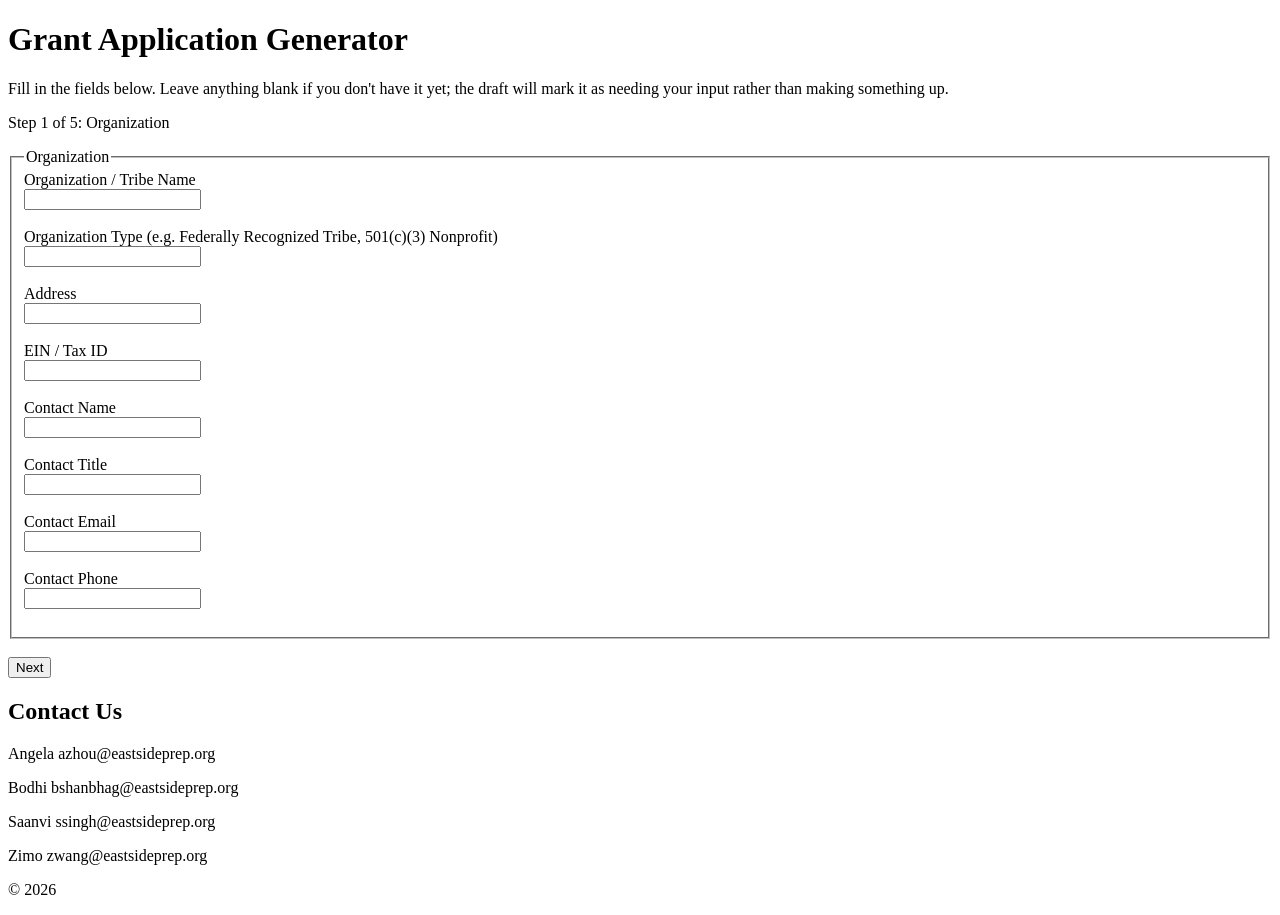
==== index.html @ 41463d35 "Update index.html" ====
<!DOCTYPE html>
<html>
<head><title>Grant Writer</title></head>
<link rel="stylesheet" href="style/styles.css">
<link rel="stylesheet" href="style/index.css">
<body>
  <h1>Grant Application Generator</h1>
  <p>Fill in the fields below. Leave anything blank if you don't have it yet; the draft will mark it as needing your input rather than making something up.</p>

  <p id="stepLabel"></p>

  <form id="grantForm">

    <fieldset id="step-organization">
      <legend>Organization</legend>

      <label>Organization / Tribe Name<br>
        <input type="text" name="organization.name">
      </label><br><br>

      <label>Organization Type (e.g. Federally Recognized Tribe, 501(c)(3) Nonprofit)<br>
        <input type="text" name="organization.type">
      </label><br><br>

      <label>Address<br>
        <input type="text" name="organization.address">
      </label><br><br>

      <label>EIN / Tax ID<br>
        <input type="text" name="organization.ein">
      </label><br><br>

      <label>Contact Name<br>
        <input type="text" name="organization.contactName">
      </label><br><br>

      <label>Contact Title<br>
        <input type="text" name="organization.contactTitle">
      </label><br><br>

      <label>Contact Email<br>
        <input type="email" name="organization.contactEmail">
      </label><br><br>

      <label>Contact Phone<br>
        <input type="text" name="organization.contactPhone">
      </label><br><br>
    </fieldset>

    <fieldset id="step-project" hidden>
      <legend>Project</legend>

      <label>Project Title<br>
        <input type="text" name="project.title">
      </label><br><br>

      <label>Funding Source / Grant Program (if known)<br>
        <input type="text" name="project.fundingSource">
      </label><br><br>

      <label>Requested Amount<br>
        <input type="text" name="project.requestedAmount">
      </label><br><br>

      <label>Project Period Start<br>
        <input type="date" name="project.periodStart">
      </label><br><br>

      <label>Project Period End<br>
        <input type="date" name="project.periodEnd">
      </label><br><br>

      <label>RFA / Guidelines URL (optional, but strongly recommended)<br>
        <input type="url" name="project.rfaUrl" size="60">
      </label><br><br>

      <label>Or paste the actual RFA/requirements text (optional, use if the RFA is a PDF)<br>
        <textarea name="project.rfaText" rows="4" cols="60"></textarea>
      </label><br>

      <small>
        Without one of these (or a Funding Source above to auto-search), the compliance checklist and formatting notes will be generic -- the tool will say so plainly rather than guessing which funder's specific rules apply.
      </small><br><br>
    </fieldset>

    <fieldset id="step-narrative">
      <legend>Narrative (rough notes — will be expanded into full prose)</legend>

      <label>Statement of Need<br>
        <textarea name="narrative.statementOfNeed" rows="4" cols="60"></textarea>
      </label><br><br>

      <label>Project Description<br>
        <textarea name="narrative.projectDescription" rows="4" cols="60"></textarea>
      </label><br><br>

      <label>Goals and Objectives<br>
        <textarea name="narrative.goalsAndObjectives" rows="4" cols="60"></textarea>
      </label><br><br>

      <label>Target Population<br>
        <textarea name="narrative.targetPopulation" rows="3" cols="60"></textarea>
      </label><br><br>

      <label>Methodology (how it will be carried out)<br>
        <textarea name="narrative.methodology" rows="4" cols="60"></textarea>
      </label><br><br>

      <label>Evaluation Plan (how success will be measured)<br>
        <textarea name="narrative.evaluationPlan" rows="3" cols="60"></textarea>
      </label><br><br>

      <label>Sustainability Plan (after grant period ends)<br>
        <textarea name="narrative.sustainabilityPlan" rows="3" cols="60"></textarea>
      </label><br><br>

      <label>Organizational Capacity (why this org can do it)<br>
        <textarea name="narrative.organizationalCapacity" rows="3" cols="60"></textarea>
      </label><br><br>
    </fieldset>

    <fieldset id="step-budget" hidden>
      <legend>Budget</legend>

      <label>Total Project Cost<br>
        <input type="text" name="budget.totalProjectCost">
      </label><br><br>

      <label>Budget Narrative (rough notes on how funds will be used)<br>
        <textarea name="budget.budgetNarrative" rows="4" cols="60"></textarea>
      </label><br><br>
    </fieldset>

    <fieldset id="step-notes" hidden>
      <legend>Additional Notes</legend>

      <textarea name="additionalNotes" rows="3" cols="60"></textarea>
    </fieldset>

    <br>

    <button type="button" id="backBtn" onclick="prevStep()">Back</button>
    <button type="button" id="nextBtn" onclick="nextStep()">Next</button>
    <button type="button" id="generateBtn" onclick="generatePdf()" hidden>
      Generate PDF
    </button>

  </form>

  <p id="status"></p>
  <div id="warnings"></div>

  <script src="scripts/index.js"></script>
</body>
</html>

<footer>
  <h2>Contact Us</h2>
  <p>Angela azhou@eastsideprep.org</p>
  <p>Bodhi bshanbhag@eastsideprep.org</p>
  <p>Saanvi ssingh@eastsideprep.org</p>
  <p>Zimo zwang@eastsideprep.org</p>
  <p>© 2026</p>
</footer>
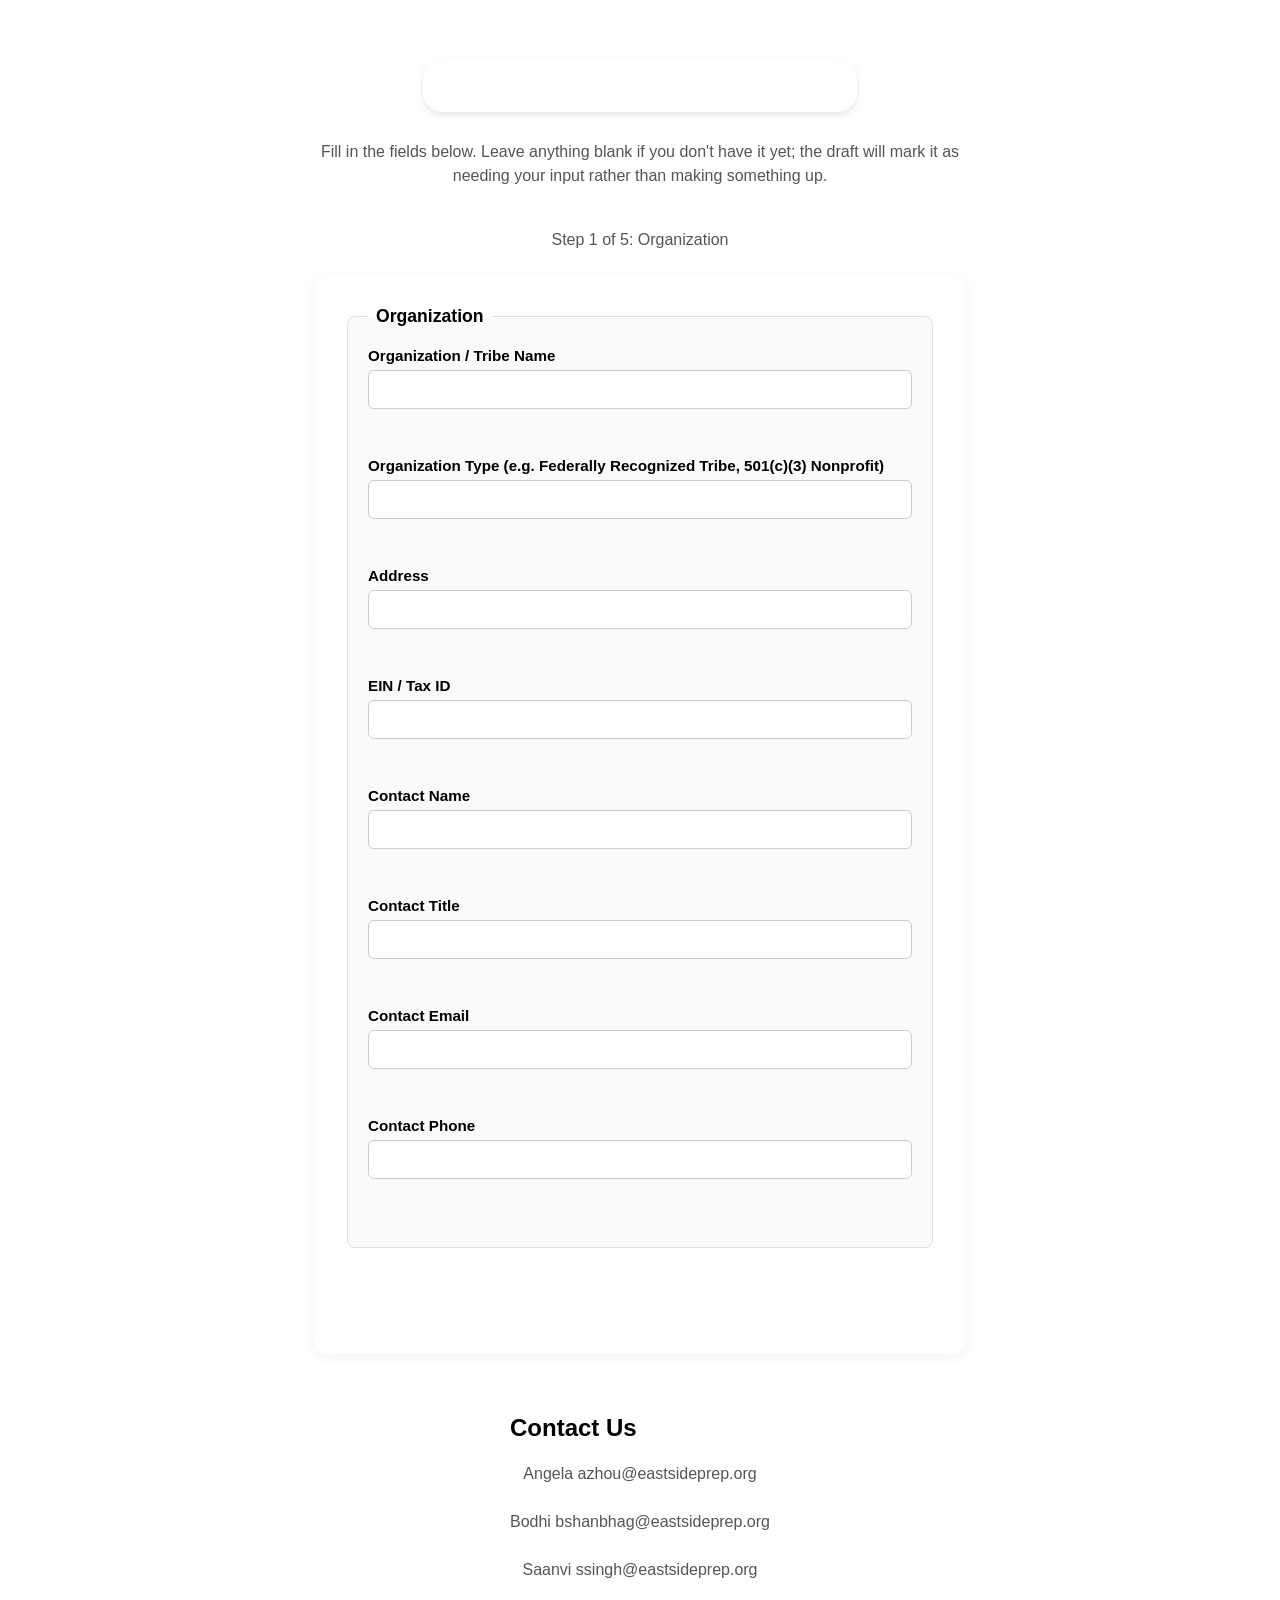
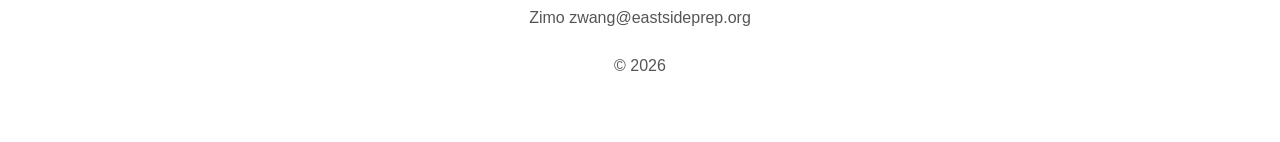
==== commit 9f1fef75: "Update index.html" ====
--- a/index.html
+++ b/index.html
@@ -2,8 +2,8 @@
 <!DOCTYPE html>
 <html>
 <head><title>Grant Writer</title></head>
-<link rel="stylesheet" href="style/styles.css">
-<link rel="stylesheet" href="style/index.css">
+<link rel="stylesheet" href="styles/style.css">
+<link rel="stylesheet" href="styles/index.css">
 <body>
   <h1>Grant Application Generator</h1>
   <p>Fill in the fields below. Leave anything blank if you don't have it yet; the draft will mark it as needing your input rather than making something up.</p>
--- a/styles/style.css
+++ b/styles/style.css
@@ -0,0 +1,146 @@
+: root {
+  --primary-green: #529D49;
+  --dark-green: #407A4D;
+  --accent-red: #DB3336;
+  --dark-text: #413C3E;
+  --bg-color: #f7f9f6;
+  --card-bg: #ffffff;
+}
+
+body {
+  font-family: Arial, sans-serif;
+  background-color: var(--bg-color);
+  color: var(--dark-text);
+  margin: 0;
+  padding: 40px 20px;
+  display: flex;
+  flex-direction: column;
+  align-items: center;
+}
+
+
+h1 {
+  background-color: var(--primary-green);
+  color: #ffffff;
+  padding: 10px 24px;
+  border-radius: 20px;
+  font-size: 1.8rem;
+  margin-bottom: 12px;
+  text-align: center;
+  box-shadow: 0 3px 6px rgba(0, 0, 0, 0.1);
+}
+
+p {
+  max-width: 650px;
+  text-align: center;
+  color: #555;
+  line-height: 1.5;
+  margin-bottom: 24px;
+}
+
+
+#grantForm {
+  background: var(--card-bg);
+  width: 100%;
+  max-width: 650px;
+  padding: 30px;
+  border-radius: 12px;
+  border: 2px solid var(--primary-green);
+  box-shadow: 0 4px 15px rgba(0, 0, 0, 0.05);
+  box-sizing: border-box;
+}
+
+/* Fieldset section styling */
+fieldset {
+  border: 1px solid #e0e0e0;
+  border-radius: 8px;
+  padding: 20px;
+  margin-bottom: 20px;
+  background-color: #fafafa;
+}
+
+legend {
+  font-weight: bold;
+  color: var(--dark-green);
+  padding: 0 8px;
+  font-size: 1.1rem;
+}
+
+/* Form Labels & Inputs */
+label {
+  display: block;
+  font-weight: 600;
+  margin-bottom: 12px;
+  font-size: 0.95rem;
+}
+
+input[type="text"],
+input[type="email"],
+input[type="date"],
+input[type="url"],
+textarea {
+  width: 100%;
+  padding: 10px 12px;
+  margin-top: 6px;
+  border: 1px solid #ccc;
+  border-radius: 6px;
+  font-size: 0.95rem;
+  box-sizing: border-box;
+  transition: border-color 0.2s, box-shadow 0.2s;
+}
+
+input: focus,
+textarea: focus {
+  outline: none;
+  border-color: var(--primary-green);
+  box-shadow: 0 0 0 3px rgba(82, 157, 73, 0.2);
+}
+
+textarea {
+  resize: vertical;
+}
+
+small {
+  color: #666;
+  line-height: 1.4;
+  display: block;
+  margin-top: 4px;
+}
+
+/* Navigation Buttons */
+button {
+  background-color: var(--dark-green);
+  color: white;
+  border: none;
+  padding: 10px 22px;
+  font-size: 1rem;
+  font-weight: 600;
+  border-radius: 6px;
+  cursor: pointer;
+  margin-right: 8px;
+  transition: background-color 0.2s, transform 0.1s;
+}
+
+button: hover {
+  background-color: var(--primary-green);
+}
+
+button: active {
+  transform: scale(0.98);
+}
+
+#backBtn {
+  background-color: #888;
+}
+
+#backBtn: hover {
+  background-color: #666;
+}
+
+#generateBtn {
+  background-color: var(--accent-red);
+}
+
+#generateBtn: hover {
+  background-color: #b8282b;
+}
--- a/styles/index.css
+++ b/styles/index.css
@@ -0,0 +1,16 @@
+.gnome-container {
+  display: flex;
+  justify-content: center;
+  align-items: center;
+}
+
+.gnome-img {
+  width: 150px; 
+  height: auto;
+}
+
+.gnome-media {
+  width: 200px; 
+  height: auto;
+  display: block;
+}
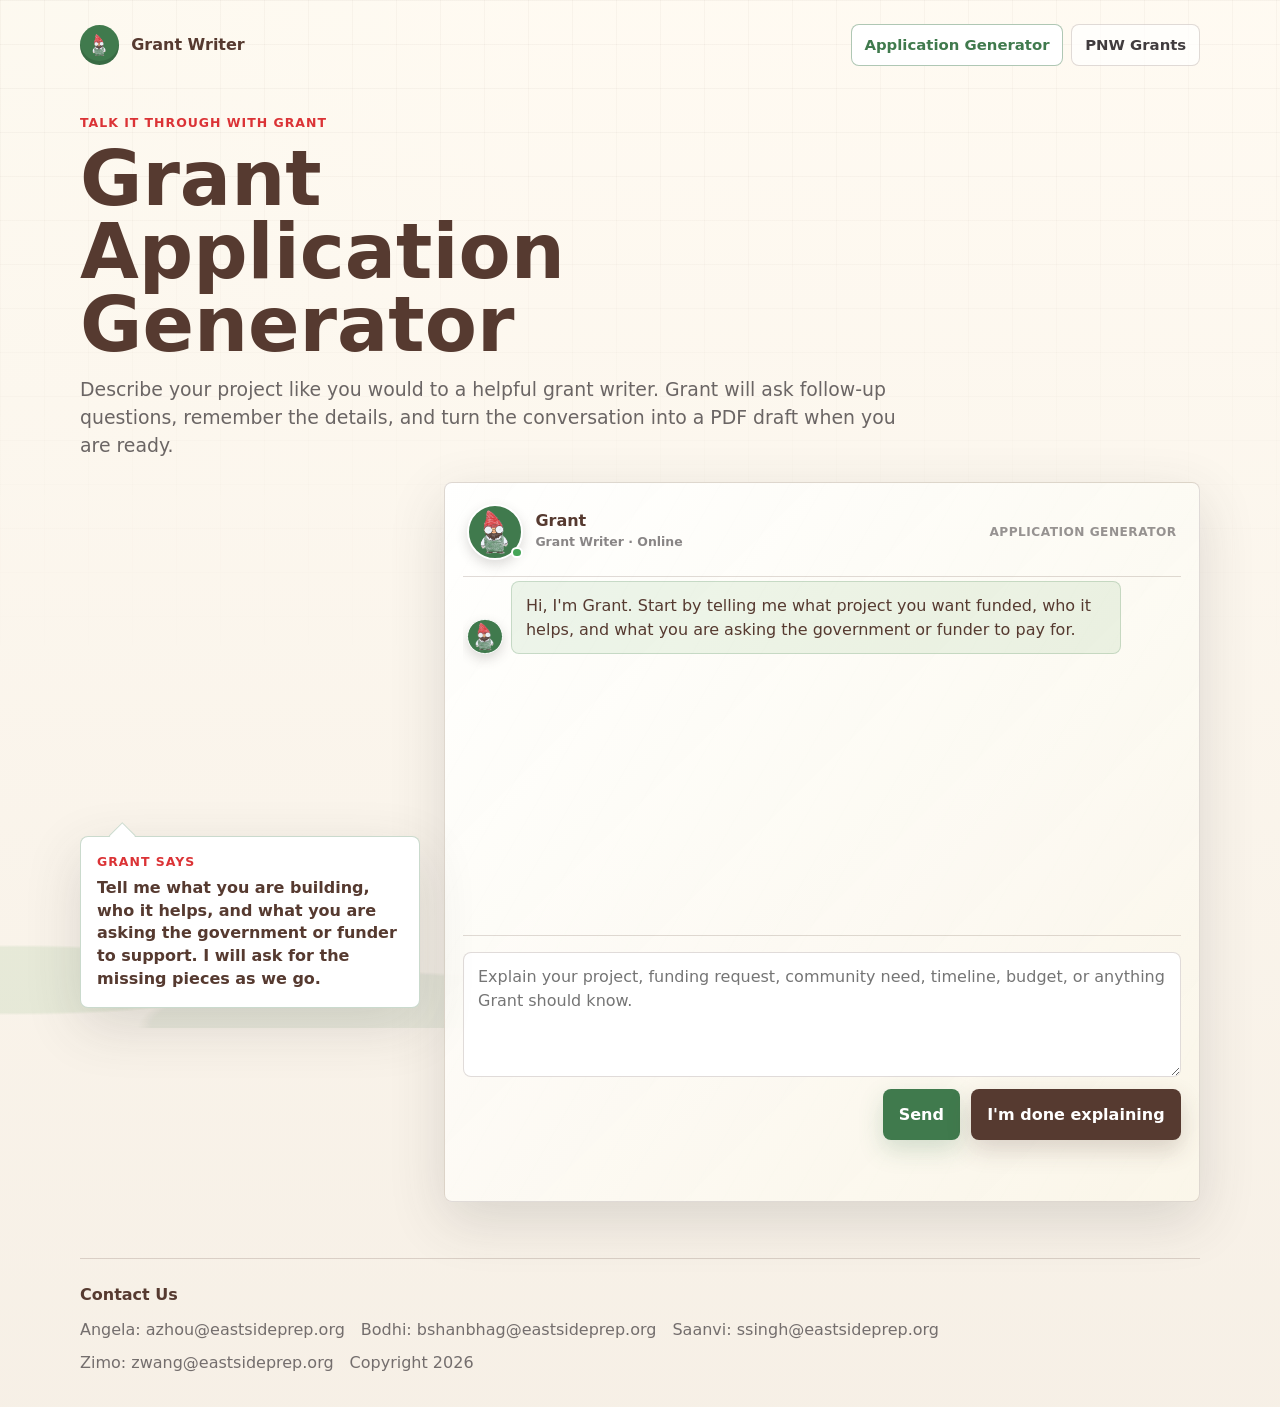
==== commit a373c194: "Add files via upload" ====
--- a/index.html
+++ b/index.html
@@ -1,165 +1,95 @@
+<!DOCTYPE html>
+<html lang="en">
+<head>
+  <meta charset="UTF-8">
+  <meta name="viewport" content="width=device-width, initial-scale=1.0">
+  <title>Grant Writer</title>
+  <link rel="icon" type="image/png" href="images/grant.png">
+  <link rel="stylesheet" href="styles/index.css">
+  <link rel="stylesheet" href="styles/style.css">
+</head>
+<body>
+  <main class="site-shell">
+    <header class="topbar">
+      <a class="brand" href="index.html" aria-label="Grant Writer home">
+        <span class="brand-mark"><img class="brand-icon" src="images/grant.png" alt=""></span>
+        <span>Grant Writer</span>
+      </a>
+      <nav class="topnav" aria-label="Primary navigation">
+        <a href="index.html" aria-current="page">Application Generator</a>
+        <a href="Indigenous PNW Grants Database.html">PNW Grants</a>
+      </nav>
+    </header>
 
-<!DOCTYPE html>
-<html>
-<head><title>Grant Writer</title></head>
-<link rel="stylesheet" href="styles/style.css">
-<link rel="stylesheet" href="styles/index.css">
-<body>
-  <h1>Grant Application Generator</h1>
-  <p>Fill in the fields below. Leave anything blank if you don't have it yet; the draft will mark it as needing your input rather than making something up.</p>
+    <section class="page-header compact-header" aria-labelledby="page-title">
+      <div>
+        <p class="eyebrow">Talk it through with Grant</p>
+        <h1 id="page-title">Grant Application Generator</h1>
+        <p class="lede">Describe your project like you would to a helpful grant writer. Grant will ask follow-up questions, remember the details, and turn the conversation into a PDF draft when you are ready.</p>
+      </div>
+    </section>
 
-  <p id="stepLabel"></p>
+    <section class="chat-layout">
+      <aside class="guide-stage" aria-label="Grant the gnome">
+        <video class="guide-video" src="images/Gnome%20Waving.mp4" autoplay loop muted playsinline></video>
+        <div class="speech-bubble">
+          <p class="guide-name">Grant says</p>
+          <p id="guideText">Tell me what you are building, who it helps, and what you are asking the government or funder to support. I will ask for the missing pieces as we go.</p>
+        </div>
+      </aside>
+      <section class="chat-panel panel" aria-label="Conversation with Grant">
+        <header class="chat-header">
+          <div class="chat-avatar chat-avatar-static" aria-hidden="true">
+            <img src="images/grant.png" alt="">
+            <span class="online-dot"></span>
+          </div>
+          <div class="chat-identity">
+            <h2>Grant</h2>
+            <p>Grant Writer <span aria-hidden="true">&middot;</span> Online</p>
+          </div>
+          <span class="chat-context">Application Generator</span>
+        </header>
 
-  <form id="grantForm">
+        <div id="chatMessages" class="chat-messages" aria-live="polite">
+          <div id="thinkingIndicator" class="thinking-indicator" hidden aria-live="polite">
+            <video src="images/Grant_Thinking.mp4" autoplay loop muted playsinline aria-hidden="true"></video>
+            <span><strong>Grant</strong> is thinking<span class="thinking-dots" aria-hidden="true">...</span></span>
+          </div>
+        </div>
 
-    <fieldset id="step-organization">
-      <legend>Organization</legend>
+        <form id="chatForm" class="chat-composer">
+          <label class="sr-only" for="chatInput">Message Grant</label>
+          <textarea id="chatInput" rows="4" placeholder="Explain your project, funding request, community need, timeline, budget, or anything Grant should know."></textarea>
+          <div class="chat-actions">
+            <button type="submit" id="sendBtn">Send</button>
+            <button type="button" id="doneBtn">I'm done explaining</button>
+          </div>
+        </form>
 
-      <label>Organization / Tribe Name<br>
-        <input type="text" name="organization.name">
-      </label><br><br>
+        <section id="missingPanel" class="missing-panel" hidden>
+          <h2>Missing Required Details</h2>
+          <p>Grant has enough project context to keep going, but these starred fields are still needed before the PDF can be generated.</p>
+          <form id="missingForm" class="missing-form"></form>
+          <button type="button" id="generateBtn">Generate PDF</button>
+        </section>
 
-      <label>Organization Type (e.g. Federally Recognized Tribe, 501(c)(3) Nonprofit)<br>
-        <input type="text" name="organization.type">
-      </label><br><br>
+        <p id="status" role="status" aria-live="polite"></p>
+        <div id="warnings"></div>
+      </section>
+    </section>
+  </main>
 
-      <label>Address<br>
-        <input type="text" name="organization.address">
-      </label><br><br>
-
-      <label>EIN / Tax ID<br>
-        <input type="text" name="organization.ein">
-      </label><br><br>
-
-      <label>Contact Name<br>
-        <input type="text" name="organization.contactName">
-      </label><br><br>
-
-      <label>Contact Title<br>
-        <input type="text" name="organization.contactTitle">
-      </label><br><br>
-
-      <label>Contact Email<br>
-        <input type="email" name="organization.contactEmail">
-      </label><br><br>
-
-      <label>Contact Phone<br>
-        <input type="text" name="organization.contactPhone">
-      </label><br><br>
-    </fieldset>
-
-    <fieldset id="step-project" hidden>
-      <legend>Project</legend>
-
-      <label>Project Title<br>
-        <input type="text" name="project.title">
-      </label><br><br>
-
-      <label>Funding Source / Grant Program (if known)<br>
-        <input type="text" name="project.fundingSource">
-      </label><br><br>
-
-      <label>Requested Amount<br>
-        <input type="text" name="project.requestedAmount">
-      </label><br><br>
-
-      <label>Project Period Start<br>
-        <input type="date" name="project.periodStart">
-      </label><br><br>
-
-      <label>Project Period End<br>
-        <input type="date" name="project.periodEnd">
-      </label><br><br>
-
-      <label>RFA / Guidelines URL (optional, but strongly recommended)<br>
-        <input type="url" name="project.rfaUrl" size="60">
-      </label><br><br>
-
-      <label>Or paste the actual RFA/requirements text (optional, use if the RFA is a PDF)<br>
-        <textarea name="project.rfaText" rows="4" cols="60"></textarea>
-      </label><br>
-
-      <small>
-        Without one of these (or a Funding Source above to auto-search), the compliance checklist and formatting notes will be generic -- the tool will say so plainly rather than guessing which funder's specific rules apply.
-      </small><br><br>
-    </fieldset>
-
-    <fieldset id="step-narrative">
-      <legend>Narrative (rough notes — will be expanded into full prose)</legend>
-
-      <label>Statement of Need<br>
-        <textarea name="narrative.statementOfNeed" rows="4" cols="60"></textarea>
-      </label><br><br>
-
-      <label>Project Description<br>
-        <textarea name="narrative.projectDescription" rows="4" cols="60"></textarea>
-      </label><br><br>
-
-      <label>Goals and Objectives<br>
-        <textarea name="narrative.goalsAndObjectives" rows="4" cols="60"></textarea>
-      </label><br><br>
-
-      <label>Target Population<br>
-        <textarea name="narrative.targetPopulation" rows="3" cols="60"></textarea>
-      </label><br><br>
-
-      <label>Methodology (how it will be carried out)<br>
-        <textarea name="narrative.methodology" rows="4" cols="60"></textarea>
-      </label><br><br>
-
-      <label>Evaluation Plan (how success will be measured)<br>
-        <textarea name="narrative.evaluationPlan" rows="3" cols="60"></textarea>
-      </label><br><br>
-
-      <label>Sustainability Plan (after grant period ends)<br>
-        <textarea name="narrative.sustainabilityPlan" rows="3" cols="60"></textarea>
-      </label><br><br>
-
-      <label>Organizational Capacity (why this org can do it)<br>
-        <textarea name="narrative.organizationalCapacity" rows="3" cols="60"></textarea>
-      </label><br><br>
-    </fieldset>
-
-    <fieldset id="step-budget" hidden>
-      <legend>Budget</legend>
-
-      <label>Total Project Cost<br>
-        <input type="text" name="budget.totalProjectCost">
-      </label><br><br>
-
-      <label>Budget Narrative (rough notes on how funds will be used)<br>
-        <textarea name="budget.budgetNarrative" rows="4" cols="60"></textarea>
-      </label><br><br>
-    </fieldset>
-
-    <fieldset id="step-notes" hidden>
-      <legend>Additional Notes</legend>
-
-      <textarea name="additionalNotes" rows="3" cols="60"></textarea>
-    </fieldset>
-
-    <br>
-
-    <button type="button" id="backBtn" onclick="prevStep()">Back</button>
-    <button type="button" id="nextBtn" onclick="nextStep()">Next</button>
-    <button type="button" id="generateBtn" onclick="generatePdf()" hidden>
-      Generate PDF
-    </button>
-
-  </form>
-
-  <p id="status"></p>
-  <div id="warnings"></div>
+  <footer class="site-footer">
+    <h2>Contact Us</h2>
+    <div class="footer-grid">
+      <p>Angela: azhou@eastsideprep.org</p>
+      <p>Bodhi: bshanbhag@eastsideprep.org</p>
+      <p>Saanvi: ssingh@eastsideprep.org</p>
+      <p>Zimo: zwang@eastsideprep.org</p>
+      <p>Copyright 2026</p>
+    </div>
+  </footer>
 
   <script src="scripts/index.js"></script>
 </body>
 </html>
-
-<footer>
-  <h2>Contact Us</h2>
-  <p>Angela azhou@eastsideprep.org</p>
-  <p>Bodhi bshanbhag@eastsideprep.org</p>
-  <p>Saanvi ssingh@eastsideprep.org</p>
-  <p>Zimo zwang@eastsideprep.org</p>
-  <p>© 2026</p>
-</footer>
--- a/styles/index.css
+++ b/styles/index.css
@@ -1,16 +1,508 @@
-.gnome-container {
-  display: flex;
-  justify-content: center;
-  align-items: center;
-}
-
-.gnome-img {
-  width: 150px; 
-  height: auto;
-}
-
-.gnome-media {
-  width: 200px; 
-  height: auto;
-  display: block;
-}
+:root {
+  --primary-green: #529d49;
+  --deep-green: #407a4d;
+  --accent-red: #db3336;
+  --ink: #413c3e;
+  --earth: #563a30;
+  --sun: #ffa92f;
+  --peach: #fbba88;
+  --paper: #fffaf1;
+  --surface: #ffffff;
+  --surface-soft: #f6efe5;
+  --line: rgba(86, 58, 48, 0.18);
+  --shadow: 0 18px 55px rgba(65, 60, 62, 0.16);
+  --radius: 8px;
+}
+
+* {
+  box-sizing: border-box;
+}
+
+html {
+  min-height: 100%;
+}
+
+body {
+  min-height: 100vh;
+  margin: 0;
+  background:
+    linear-gradient(180deg, rgba(255, 250, 241, 0.94), rgba(246, 239, 229, 0.96)),
+    radial-gradient(circle at top left, rgba(82, 157, 73, 0.18), transparent 34rem);
+  color: var(--ink);
+  font-family: Inter, ui-sans-serif, system-ui, -apple-system, BlinkMacSystemFont, "Segoe UI", sans-serif;
+  font-size: 16px;
+  line-height: 1.5;
+}
+
+body::before {
+  content: "";
+  position: fixed;
+  inset: 0;
+  z-index: -1;
+  background-image:
+    linear-gradient(rgba(86, 58, 48, 0.045) 1px, transparent 1px),
+    linear-gradient(90deg, rgba(86, 58, 48, 0.035) 1px, transparent 1px);
+  background-size: 44px 44px;
+  mask-image: linear-gradient(to bottom, black, transparent 76%);
+}
+
+a {
+  color: var(--deep-green);
+  text-decoration-thickness: 0.08em;
+  text-underline-offset: 0.18em;
+}
+
+a:hover {
+  color: var(--accent-red);
+}
+
+button,
+input,
+select,
+textarea {
+  font: inherit;
+}
+
+button {
+  min-height: 44px;
+  border: 0;
+  border-radius: var(--radius);
+  padding: 0.75rem 1rem;
+  background: var(--deep-green);
+  color: #fff;
+  font-weight: 800;
+  cursor: pointer;
+  box-shadow: 0 10px 24px rgba(64, 122, 77, 0.22);
+  transition: transform 160ms ease, background-color 160ms ease, box-shadow 160ms ease;
+}
+
+button:hover {
+  background: var(--primary-green);
+  box-shadow: 0 14px 30px rgba(64, 122, 77, 0.28);
+}
+
+button:active {
+  transform: translateY(1px);
+}
+
+button:focus-visible,
+input:focus-visible,
+select:focus-visible,
+textarea:focus-visible,
+a:focus-visible {
+  outline: 3px solid rgba(255, 169, 47, 0.7);
+  outline-offset: 3px;
+}
+
+[hidden] {
+  display: none !important;
+}
+
+.site-shell {
+  width: min(1120px, calc(100% - 32px));
+  margin: 0 auto;
+  padding: 24px 0 56px;
+}
+
+.topbar {
+  display: flex;
+  align-items: center;
+  justify-content: space-between;
+  gap: 1rem;
+  margin-bottom: clamp(1.5rem, 4vw, 3rem);
+}
+
+.brand {
+  display: inline-flex;
+  align-items: center;
+  gap: 0.75rem;
+  color: var(--earth);
+  font-weight: 900;
+  letter-spacing: 0;
+  text-decoration: none;
+}
+
+.brand-mark {
+  display: grid;
+  width: 2.45rem;
+  height: 2.45rem;
+  place-items: center;
+  border-radius: 50%;
+  background: var(--deep-green);
+  color: #fff;
+  box-shadow: inset 0 -4px 0 rgba(0, 0, 0, 0.12);
+}
+
+.brand-icon {
+  display: block;
+  width: 1.6rem;
+  height: 1.6rem;
+  object-fit: contain;
+}
+
+.topnav {
+  display: flex;
+  flex-wrap: wrap;
+  justify-content: flex-end;
+  gap: 0.5rem;
+}
+
+.topnav a {
+  border: 1px solid var(--line);
+  border-radius: var(--radius);
+  padding: 0.55rem 0.8rem;
+  background: rgba(255, 255, 255, 0.68);
+  color: var(--ink);
+  font-size: 0.93rem;
+  font-weight: 750;
+  text-decoration: none;
+}
+
+.topnav a:hover,
+.topnav a[aria-current="page"] {
+  border-color: rgba(64, 122, 77, 0.42);
+  background: #fff;
+  color: var(--deep-green);
+}
+
+.page-header {
+  display: grid;
+  grid-template-columns: minmax(0, 1fr) auto;
+  gap: clamp(1.25rem, 4vw, 3rem);
+  align-items: center;
+  margin-bottom: clamp(1.5rem, 4vw, 2.5rem);
+}
+
+.eyebrow {
+  margin: 0 0 0.65rem;
+  color: var(--accent-red);
+  font-size: 0.78rem;
+  font-weight: 900;
+  letter-spacing: 0.08em;
+  text-transform: uppercase;
+}
+
+h1,
+h2,
+h3,
+p {
+  margin-top: 0;
+}
+
+h1 {
+  max-width: 13ch;
+  margin-bottom: 0.8rem;
+  color: var(--earth);
+  font-size: clamp(2.2rem, 6vw, 4.75rem);
+  line-height: 0.96;
+  letter-spacing: 0;
+}
+
+.lede,
+.subtitle {
+  max-width: 68ch;
+  margin-bottom: 0;
+  color: rgba(65, 60, 62, 0.78);
+  font-size: clamp(1rem, 2vw, 1.18rem);
+}
+
+.media-stack {
+  position: relative;
+  display: grid;
+  min-width: min(100%, 240px);
+  place-items: center;
+}
+
+.gnome-container {
+  display: flex;
+  align-items: center;
+  justify-content: center;
+}
+
+.gnome-img {
+  width: clamp(130px, 20vw, 220px);
+  height: auto;
+  filter: drop-shadow(0 18px 22px rgba(65, 60, 62, 0.18));
+}
+
+.app-icon {
+  display: block;
+  width: clamp(150px, 20vw, 230px);
+  height: auto;
+  filter: drop-shadow(0 18px 22px rgba(65, 60, 62, 0.18));
+}
+
+.gnome-media {
+  width: min(100%, 320px);
+  height: auto;
+  display: block;
+  border-radius: var(--radius);
+}
+
+.mini-card {
+  width: min(100%, 260px);
+  border: 1px solid var(--line);
+  border-radius: var(--radius);
+  padding: 0.8rem;
+  background: rgba(255, 255, 255, 0.82);
+  box-shadow: var(--shadow);
+}
+
+.mini-card img {
+  display: block;
+  width: 100%;
+  height: auto;
+}
+
+.panel {
+  border: 1px solid var(--line);
+  border-radius: var(--radius);
+  background: rgba(255, 255, 255, 0.84);
+  box-shadow: var(--shadow);
+}
+
+.site-footer {
+  width: min(1120px, calc(100% - 32px));
+  margin: 0 auto;
+  border-top: 1px solid var(--line);
+  padding: 24px 0 32px;
+  color: rgba(65, 60, 62, 0.72);
+}
+
+.site-footer h2 {
+  margin-bottom: 0.7rem;
+  color: var(--earth);
+  font-size: 1rem;
+}
+
+.footer-grid {
+  display: flex;
+  flex-wrap: wrap;
+  gap: 0.55rem 1rem;
+}
+
+.footer-grid p {
+  margin: 0;
+}
+
+.database-page h1 {
+  max-width: 14ch;
+}
+
+.banner {
+  border-left: 5px solid var(--sun);
+  padding: 1rem 1.1rem;
+  background: rgba(255, 169, 47, 0.16);
+  color: var(--earth);
+}
+
+.controls {
+  display: flex;
+  flex-wrap: wrap;
+  gap: 0.8rem;
+  align-items: stretch;
+  margin: 1.3rem 0 1rem;
+}
+
+.controls input[type="search"],
+.controls select {
+  min-height: 46px;
+  border: 1px solid var(--line);
+  border-radius: var(--radius);
+  background: #fff;
+  color: var(--ink);
+}
+
+.controls input[type="search"] {
+  flex: 1 1 280px;
+  min-width: 0;
+  padding: 0.75rem 0.9rem;
+}
+
+.controls select {
+  flex: 0 1 260px;
+  padding: 0.75rem 2.3rem 0.75rem 0.9rem;
+}
+
+#meta-line {
+  margin: 0 0 1rem;
+  color: rgba(65, 60, 62, 0.7);
+  font-size: 0.9rem;
+}
+
+#results {
+  display: grid;
+  gap: 1rem;
+}
+
+.grant-card {
+  border: 1px solid var(--line);
+  border-radius: var(--radius);
+  padding: clamp(1rem, 3vw, 1.35rem);
+  background: #fff;
+  box-shadow: 0 10px 28px rgba(65, 60, 62, 0.08);
+}
+
+.grant-card h2 {
+  display: flex;
+  flex-wrap: wrap;
+  gap: 0.45rem 0.6rem;
+  align-items: center;
+  margin-bottom: 0.25rem;
+  color: var(--earth);
+  font-size: clamp(1.1rem, 2vw, 1.35rem);
+  line-height: 1.2;
+}
+
+.funder-line {
+  margin-bottom: 0.75rem;
+  color: rgba(65, 60, 62, 0.7);
+  font-size: 0.94rem;
+}
+
+.badge,
+.tags span {
+  display: inline-flex;
+  align-items: center;
+  min-height: 1.65rem;
+  border-radius: 999px;
+  padding: 0.2rem 0.62rem;
+  font-size: 0.76rem;
+  font-weight: 850;
+  line-height: 1.1;
+}
+
+.badge.open {
+  background: rgba(82, 157, 73, 0.15);
+  color: #23632f;
+}
+
+.badge.closed {
+  background: rgba(219, 51, 54, 0.13);
+  color: #9d2023;
+}
+
+.badge.check {
+  background: rgba(255, 169, 47, 0.2);
+  color: #875309;
+}
+
+.tags {
+  display: flex;
+  flex-wrap: wrap;
+  gap: 0.35rem;
+  margin-bottom: 1rem;
+}
+
+.tags span {
+  background: var(--surface-soft);
+  color: rgba(65, 60, 62, 0.82);
+}
+
+.grant-card dl {
+  display: grid;
+  grid-template-columns: minmax(140px, 0.32fr) minmax(0, 1fr);
+  gap: 0.45rem 1rem;
+  margin: 0;
+  font-size: 0.94rem;
+}
+
+.grant-card dt {
+  color: var(--deep-green);
+  font-weight: 850;
+}
+
+.grant-card dd {
+  min-width: 0;
+  margin: 0;
+}
+
+.fit-note {
+  margin-top: 1rem;
+  border-left: 4px solid var(--primary-green);
+  padding: 0.75rem 0.9rem;
+  background: rgba(82, 157, 73, 0.11);
+}
+
+.grant-link {
+  display: inline-flex;
+  align-items: center;
+  min-height: 40px;
+  margin-top: 0.75rem;
+  font-weight: 850;
+}
+
+.verify-note,
+#empty-state,
+#error-state {
+  color: rgba(65, 60, 62, 0.68);
+  font-size: 0.86rem;
+}
+
+.verify-note {
+  margin-top: 0.4rem;
+}
+
+#empty-state,
+#error-state {
+  padding: 1rem 0;
+}
+
+#error-state {
+  color: #9d2023;
+}
+
+@media (max-width: 760px) {
+  .site-shell {
+    width: min(100% - 24px, 1120px);
+    padding-top: 14px;
+  }
+
+  .topbar,
+  .page-header {
+    grid-template-columns: 1fr;
+  }
+
+  .topbar {
+    align-items: flex-start;
+  }
+
+  .topnav {
+    width: 100%;
+    justify-content: flex-start;
+  }
+
+  .topnav a {
+    flex: 1 1 145px;
+    text-align: center;
+  }
+
+  .page-header {
+    display: flex;
+    flex-direction: column;
+    align-items: flex-start;
+  }
+
+  h1 {
+    max-width: 11ch;
+  }
+
+  .media-stack {
+    width: 100%;
+    justify-items: start;
+  }
+
+  .grant-card dl {
+    grid-template-columns: 1fr;
+    gap: 0.1rem;
+  }
+
+  .grant-card dd {
+    margin-bottom: 0.45rem;
+  }
+
+  .controls select {
+    flex: 1 1 100%;
+    width: 100%;
+  }
+}
--- a/styles/style.css
+++ b/styles/style.css
@@ -1,146 +1,458 @@
-: root {
-  --primary-green: #529D49;
-  --dark-green: #407A4D;
-  --accent-red: #DB3336;
-  --dark-text: #413C3E;
-  --bg-color: #f7f9f6;
-  --card-bg: #ffffff;
-}
-
-body {
-  font-family: Arial, sans-serif;
-  background-color: var(--bg-color);
-  color: var(--dark-text);
+:root {
+  /* Grant image controls: adjust these values to resize each image. */
+  --grant-header-pfp-size: 3.5rem;
+  --grant-message-pfp-size: 2.2rem;
+  --grant-thinking-video-size: 4rem;
+  --grant-image-ratio: 1 / 1;
+  --grant-image-fit: contain;
+}
+
+.compact-header {
+  grid-template-columns: 1fr;
+  margin-bottom: 1.4rem;
+}
+
+.compact-header h1 {
+  max-width: 14ch;
+}
+
+.chat-layout {
+  display: grid;
+  grid-template-columns: minmax(240px, 340px) minmax(0, 1fr);
+  gap: clamp(1rem, 3vw, 1.5rem);
+  align-items: start;
+}
+
+.guide-stage {
+  position: sticky;
+  top: 1rem;
+  display: grid;
+  gap: 0.85rem;
+}
+
+.guide-video {
+  display: block;
+  width: 100%;
+  aspect-ratio: 1 / 1;
+  object-fit: contain;
+  border-radius: var(--radius);
+  filter: drop-shadow(0 18px 26px rgba(65, 60, 62, 0.22));
+}
+
+.speech-bubble {
+  position: relative;
+  border: 1px solid rgba(64, 122, 77, 0.28);
+  border-radius: var(--radius);
+  padding: 1rem;
+  background: #fff;
+  box-shadow: var(--shadow);
+}
+
+.speech-bubble::before {
+  content: "";
+  position: absolute;
+  top: -0.65rem;
+  left: 2rem;
+  width: 1.1rem;
+  height: 1.1rem;
+  border-top: 1px solid rgba(64, 122, 77, 0.28);
+  border-left: 1px solid rgba(64, 122, 77, 0.28);
+  background: #fff;
+  transform: rotate(45deg);
+}
+
+.guide-name {
+  margin-bottom: 0.35rem;
+  color: var(--accent-red);
+  font-size: 0.78rem;
+  font-weight: 900;
+  letter-spacing: 0.08em;
+  text-transform: uppercase;
+}
+
+#guideText {
   margin: 0;
-  padding: 40px 20px;
-  display: flex;
+  color: var(--earth);
+  font-weight: 800;
+  line-height: 1.42;
+}
+
+.chat-panel {
+  display: grid;
+  min-height: min(720px, calc(100vh - 160px));
+  padding: clamp(0.85rem, 2vw, 1.15rem);
+  overflow: hidden;
+  background:
+    linear-gradient(135deg, rgba(255, 255, 255, 0.94), rgba(250, 246, 233, 0.9)),
+    repeating-linear-gradient(120deg, transparent 0 28px, rgba(82, 157, 73, 0.045) 29px 30px);
+}
+
+.chat-header {
+  display: flex;
+  align-items: center;
+  gap: 0.75rem;
+  min-height: 3.8rem;
+  border-bottom: 1px solid var(--line);
+  padding: 0 0.25rem 0.85rem;
+}
+
+.chat-avatar {
+  position: relative;
+  display: grid;
+  flex: 0 0 auto;
+  width: var(--grant-header-pfp-size);
+  height: var(--grant-header-pfp-size);
+  aspect-ratio: var(--grant-image-ratio);
+  place-items: center;
+  overflow: visible;
+  border: 2px solid #fff;
+  border-radius: 50%;
+  background: var(--deep-green);
+  box-shadow: 0 5px 12px rgba(65, 60, 62, 0.18);
+}
+
+.chat-avatar img {
+  width: 100%;
+  height: 100%;
+  border-radius: inherit;
+  object-fit: var(--grant-image-fit);
+}
+
+.online-dot {
+  position: absolute;
+  right: -0.08rem;
+  bottom: -0.02rem;
+  width: 0.72rem;
+  height: 0.72rem;
+  border: 2px solid #fff;
+  border-radius: 50%;
+  background: #45a557;
+}
+
+.chat-identity h2 {
+  margin: 0;
+  color: var(--earth);
+  font-size: 1rem;
+  line-height: 1.1;
+}
+
+.chat-identity p {
+  margin: 0.2rem 0 0;
+  color: rgba(65, 60, 62, 0.62);
+  font-size: 0.78rem;
+  font-weight: 700;
+}
+
+.chat-context {
+  margin-left: auto;
+  color: rgba(65, 60, 62, 0.55);
+  font-size: 0.76rem;
+  font-weight: 800;
+  letter-spacing: 0.04em;
+  text-transform: uppercase;
+}
+
+.chat-messages {
+  display: flex;
+  max-height: 54vh;
+  min-height: 22rem;
   flex-direction: column;
+  gap: 0.75rem;
+  overflow-y: auto;
+  padding: 0.25rem 0.25rem 1rem;
+}
+
+.chat-message {
+  width: fit-content;
+  max-width: min(78ch, 86%);
+  border-radius: var(--radius);
+  padding: 0.75rem 0.9rem;
+  line-height: 1.45;
+  white-space: pre-wrap;
+}
+
+.chat-message-row {
+  display: flex;
+  align-items: flex-end;
+  gap: 0.5rem;
+}
+
+.chat-message-row.user {
+  justify-content: flex-end;
+}
+
+.message-avatar {
+  width: var(--grant-message-pfp-size);
+  height: var(--grant-message-pfp-size);
+  aspect-ratio: var(--grant-image-ratio);
+  border-width: 1px;
+}
+
+.chat-message.assistant {
+  align-self: flex-start;
+  border: 1px solid rgba(64, 122, 77, 0.22);
+  background: rgba(82, 157, 73, 0.1);
+  color: var(--earth);
+}
+
+.chat-message.user {
+  align-self: flex-end;
+  background: var(--deep-green);
+  color: #fff;
+}
+
+.thinking-indicator {
+  display: flex;
   align-items: center;
-}
-
-
-h1 {
-  background-color: var(--primary-green);
-  color: #ffffff;
-  padding: 10px 24px;
-  border-radius: 20px;
-  font-size: 1.8rem;
-  margin-bottom: 12px;
-  text-align: center;
-  box-shadow: 0 3px 6px rgba(0, 0, 0, 0.1);
-}
-
-p {
-  max-width: 650px;
-  text-align: center;
-  color: #555;
-  line-height: 1.5;
-  margin-bottom: 24px;
-}
-
-
-#grantForm {
-  background: var(--card-bg);
+  gap: 0.55rem;
+  width: fit-content;
+  margin-left: 2.35rem;
+  color: var(--earth);
+  font-size: 0.9rem;
+  font-weight: 750;
+}
+
+.thinking-indicator video {
+  width: var(--grant-thinking-video-size);
+  height: var(--grant-thinking-video-size);
+  aspect-ratio: var(--grant-image-ratio);
+  border-radius: 50%;
+  object-fit: var(--grant-image-fit);
+  background: rgba(82, 157, 73, 0.12);
+}
+
+.thinking-dots {
+  display: inline-block;
+  width: 1.3rem;
+  overflow: hidden;
+  animation: thinkingDots 1.2s steps(4, end) infinite;
+}
+
+@keyframes thinkingDots {
+  0%, 20% { width: 0; }
+  50% { width: 0.65rem; }
+  80%, 100% { width: 1.3rem; }
+}
+
+body::after {
+  content: "";
+  position: fixed;
+  inset: auto -8vw -8rem;
+  z-index: -1;
+  height: 15rem;
+  opacity: 0.28;
+  background:
+    radial-gradient(ellipse at 10% 80%, rgba(82, 157, 73, 0.38) 0 12%, transparent 13%),
+    radial-gradient(ellipse at 34% 100%, rgba(64, 122, 77, 0.3) 0 16%, transparent 17%),
+    radial-gradient(ellipse at 73% 86%, rgba(255, 169, 47, 0.24) 0 10%, transparent 11%);
+  transform: translateX(-2%);
+  animation: gardenSway 9s ease-in-out infinite alternate;
+  pointer-events: none;
+}
+
+@keyframes gardenSway {
+  from { transform: translateX(-2%) rotate(-0.4deg); }
+  to { transform: translateX(2%) rotate(0.4deg); }
+}
+
+.chat-composer {
+  display: grid;
+  gap: 0.75rem;
+  border-top: 1px solid var(--line);
+  padding-top: 1rem;
+}
+
+.chat-composer textarea,
+.missing-form textarea,
+.missing-form input {
   width: 100%;
-  max-width: 650px;
-  padding: 30px;
-  border-radius: 12px;
-  border: 2px solid var(--primary-green);
-  box-shadow: 0 4px 15px rgba(0, 0, 0, 0.05);
-  box-sizing: border-box;
-}
-
-/* Fieldset section styling */
-fieldset {
-  border: 1px solid #e0e0e0;
-  border-radius: 8px;
-  padding: 20px;
-  margin-bottom: 20px;
-  background-color: #fafafa;
-}
-
-legend {
-  font-weight: bold;
-  color: var(--dark-green);
-  padding: 0 8px;
+  min-width: 0;
+  border: 1px solid var(--line);
+  border-radius: var(--radius);
+  padding: 0.78rem 0.85rem;
+  background: #fff;
+  color: var(--ink);
+  resize: vertical;
+  transition: border-color 160ms ease, box-shadow 160ms ease;
+}
+
+.chat-composer textarea:focus-visible,
+.missing-form textarea:focus-visible,
+.missing-form input:focus-visible {
+  border-color: var(--deep-green);
+  box-shadow: 0 0 0 4px rgba(82, 157, 73, 0.14);
+}
+
+.chat-actions {
+  display: flex;
+  flex-wrap: wrap;
+  gap: 0.7rem;
+  justify-content: flex-end;
+}
+
+.chat-actions button {
+  flex: 0 1 auto;
+}
+
+#doneBtn {
+  background: var(--earth);
+  box-shadow: 0 10px 24px rgba(86, 58, 48, 0.2);
+}
+
+#doneBtn:hover {
+  background: #6c493c;
+}
+
+button:disabled,
+textarea:disabled {
+  cursor: wait;
+  opacity: 0.68;
+}
+
+.missing-panel {
+  margin-top: 1rem;
+  border-top: 1px solid var(--line);
+  padding-top: 1rem;
+}
+
+.missing-panel h2 {
+  margin-bottom: 0.35rem;
+  color: var(--earth);
+  font-size: clamp(1.25rem, 3vw, 1.55rem);
+}
+
+.missing-panel p {
+  color: rgba(65, 60, 62, 0.72);
+}
+
+.missing-form {
+  display: grid;
+  grid-template-columns: repeat(2, minmax(0, 1fr));
+  gap: 1rem;
+  margin: 1rem 0;
+}
+
+.field {
+  display: flex;
+  min-width: 0;
+  flex-direction: column;
+  gap: 0.42rem;
+  color: rgba(65, 60, 62, 0.84);
+  font-size: 0.94rem;
+  font-weight: 800;
+}
+
+.missing-field-wide,
+.complete-note {
+  grid-column: 1 / -1;
+}
+
+.required-mark {
+  color: var(--accent-red);
+  font-weight: 900;
+}
+
+#generateBtn {
+  width: min(100%, 240px);
+  background: var(--accent-red);
+  box-shadow: 0 10px 24px rgba(219, 51, 54, 0.2);
+}
+
+#generateBtn:hover {
+  background: #bd2528;
+}
+
+#status {
+  margin: 1rem 0 0;
+  color: var(--earth);
+  font-weight: 800;
+}
+
+#warnings {
+  margin-top: 1rem;
+  border-radius: var(--radius);
+}
+
+#warnings:not(:empty) {
+  border: 1px solid rgba(219, 51, 54, 0.2);
+  padding: 1rem;
+  background: rgba(219, 51, 54, 0.07);
+}
+
+#warnings h2 {
+  margin-bottom: 0.5rem;
+  color: var(--accent-red);
   font-size: 1.1rem;
 }
 
-/* Form Labels & Inputs */
-label {
-  display: block;
-  font-weight: 600;
-  margin-bottom: 12px;
-  font-size: 0.95rem;
-}
-
-input[type="text"],
-input[type="email"],
-input[type="date"],
-input[type="url"],
-textarea {
-  width: 100%;
-  padding: 10px 12px;
-  margin-top: 6px;
-  border: 1px solid #ccc;
-  border-radius: 6px;
-  font-size: 0.95rem;
-  box-sizing: border-box;
-  transition: border-color 0.2s, box-shadow 0.2s;
-}
-
-input: focus,
-textarea: focus {
-  outline: none;
-  border-color: var(--primary-green);
-  box-shadow: 0 0 0 3px rgba(82, 157, 73, 0.2);
-}
-
-textarea {
-  resize: vertical;
-}
-
-small {
-  color: #666;
-  line-height: 1.4;
-  display: block;
-  margin-top: 4px;
-}
-
-/* Navigation Buttons */
-button {
-  background-color: var(--dark-green);
-  color: white;
-  border: none;
-  padding: 10px 22px;
-  font-size: 1rem;
-  font-weight: 600;
-  border-radius: 6px;
-  cursor: pointer;
-  margin-right: 8px;
-  transition: background-color 0.2s, transform 0.1s;
-}
-
-button: hover {
-  background-color: var(--primary-green);
-}
-
-button: active {
-  transform: scale(0.98);
-}
-
-#backBtn {
-  background-color: #888;
-}
-
-#backBtn: hover {
-  background-color: #666;
-}
-
-#generateBtn {
-  background-color: var(--accent-red);
-}
-
-#generateBtn: hover {
-  background-color: #b8282b;
-}
+#warnings ul {
+  margin: 0.35rem 0 0;
+  padding-left: 1.2rem;
+}
+
+.sr-only {
+  position: absolute;
+  width: 1px;
+  height: 1px;
+  overflow: hidden;
+  clip: rect(0, 0, 0, 0);
+  white-space: nowrap;
+}
+
+@media (max-width: 880px) {
+  .chat-layout {
+    grid-template-columns: 1fr;
+  }
+
+  .guide-stage {
+    position: static;
+    grid-template-columns: minmax(110px, 180px) minmax(0, 1fr);
+    align-items: center;
+  }
+
+  .speech-bubble::before {
+    top: 2rem;
+    left: -0.58rem;
+    border-top: 0;
+    border-bottom: 1px solid rgba(64, 122, 77, 0.28);
+    border-left: 1px solid rgba(64, 122, 77, 0.28);
+  }
+
+  .chat-panel {
+    min-height: auto;
+  }
+}
+
+@media (max-width: 640px) {
+  .guide-stage,
+  .missing-form {
+    grid-template-columns: 1fr;
+  }
+
+  .chat-context {
+    display: none;
+  }
+
+  .guide-video {
+    width: min(70vw, 220px);
+    justify-self: center;
+  }
+
+  .speech-bubble::before {
+    top: -0.65rem;
+    left: 2rem;
+    border-top: 1px solid rgba(64, 122, 77, 0.28);
+    border-bottom: 0;
+  }
+
+  .chat-messages {
+    max-height: none;
+    min-height: 18rem;
+  }
+
+  .chat-actions button,
+  #generateBtn {
+    width: 100%;
+    flex-basis: 100%;
+  }
+}
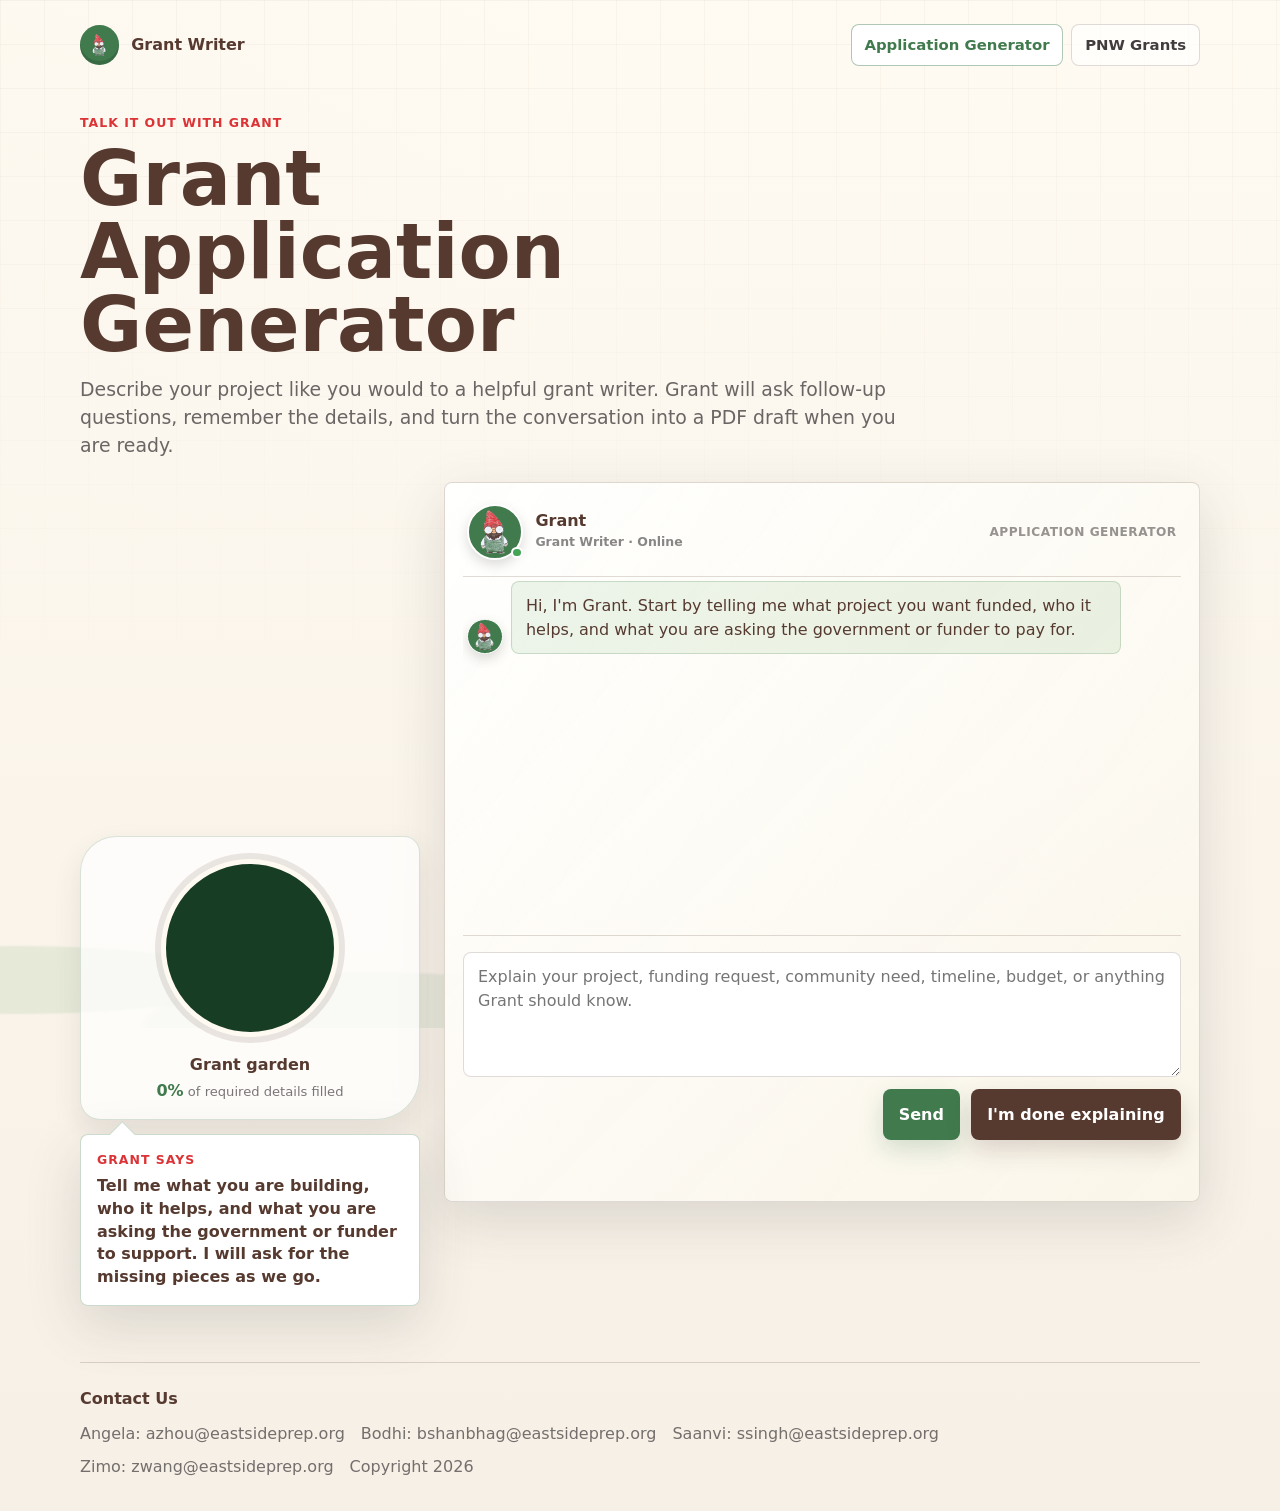
==== commit 79d25586: "Add files via upload" ====
--- a/index.html
+++ b/index.html
@@ -23,7 +23,7 @@
 
     <section class="page-header compact-header" aria-labelledby="page-title">
       <div>
-        <p class="eyebrow">Talk it through with Grant</p>
+        <p class="eyebrow">Talk it out with grant</p>
         <h1 id="page-title">Grant Application Generator</h1>
         <p class="lede">Describe your project like you would to a helpful grant writer. Grant will ask follow-up questions, remember the details, and turn the conversation into a PDF draft when you are ready.</p>
       </div>
@@ -32,6 +32,17 @@
     <section class="chat-layout">
       <aside class="guide-stage" aria-label="Grant the gnome">
         <video class="guide-video" src="images/Gnome%20Waving.mp4" autoplay loop muted playsinline></video>
+        <section class="progress-garden" aria-labelledby="progressTitle">
+          <div class="progress-ring" id="progressRing" style="--progress: 0deg;" role="img" aria-label="0% of required grant details filled">
+            <div class="progress-garden-inner">
+              <video class="plant-video" src="images/Plant%20Growing.mp4" autoplay loop muted playsinline aria-label="A plant growing"></video>
+            </div>
+          </div>
+          <div class="progress-copy">
+            <h2 id="progressTitle">Grant garden</h2>
+            <p><strong id="progressPercent">0%</strong> of required details filled</p>
+          </div>
+        </section>
         <div class="speech-bubble">
           <p class="guide-name">Grant says</p>
           <p id="guideText">Tell me what you are building, who it helps, and what you are asking the government or funder to support. I will ask for the missing pieces as we go.</p>
--- a/styles/index.css
+++ b/styles/index.css
@@ -330,6 +330,13 @@
   font-size: 0.9rem;
 }
 
+.search-match {
+  border-radius: 3px;
+  padding: 0 0.12em;
+  background: rgba(255, 169, 47, 0.72);
+  color: var(--earth);
+}
+
 #results {
   display: grid;
   gap: 1rem;
--- a/styles/style.css
+++ b/styles/style.css
@@ -37,6 +37,66 @@
   object-fit: contain;
   border-radius: var(--radius);
   filter: drop-shadow(0 18px 26px rgba(65, 60, 62, 0.22));
+}
+
+.progress-garden {
+  display: grid;
+  justify-items: center;
+  gap: 0.65rem;
+  border: 1px solid rgba(64, 122, 77, 0.2);
+  border-radius: 2.25rem 1rem 2.75rem 1.25rem;
+  padding: 1rem;
+  background: rgba(255, 255, 255, 0.72);
+  box-shadow: 0 12px 28px rgba(65, 60, 62, 0.1);
+}
+
+.progress-ring {
+  display: grid;
+  width: clamp(150px, 18vw, 190px);
+  aspect-ratio: 1;
+  place-items: center;
+  border-radius: 50%;
+  background: conic-gradient(var(--primary-green) var(--progress), rgba(86, 58, 48, 0.12) var(--progress));
+  transform: rotate(-90deg);
+}
+
+.progress-garden-inner {
+  display: grid;
+  width: calc(100% - 12px);
+  height: calc(100% - 12px);
+  place-items: center;
+  overflow: hidden;
+  border: 5px solid var(--paper);
+  border-radius: 50%;
+  background: #173d25;
+  transform: rotate(90deg);
+}
+
+.plant-video {
+  width: 100%;
+  height: 100%;
+  object-fit: cover;
+}
+
+.progress-copy {
+  text-align: center;
+}
+
+.progress-copy h2 {
+  margin-bottom: 0.15rem;
+  color: var(--earth);
+  font-size: 1rem;
+}
+
+.progress-copy p {
+  margin: 0;
+  color: rgba(65, 60, 62, 0.7);
+  font-size: 0.82rem;
+}
+
+.progress-copy strong {
+  color: var(--deep-green);
+  font-size: 1rem;
 }
 
 .speech-bubble {
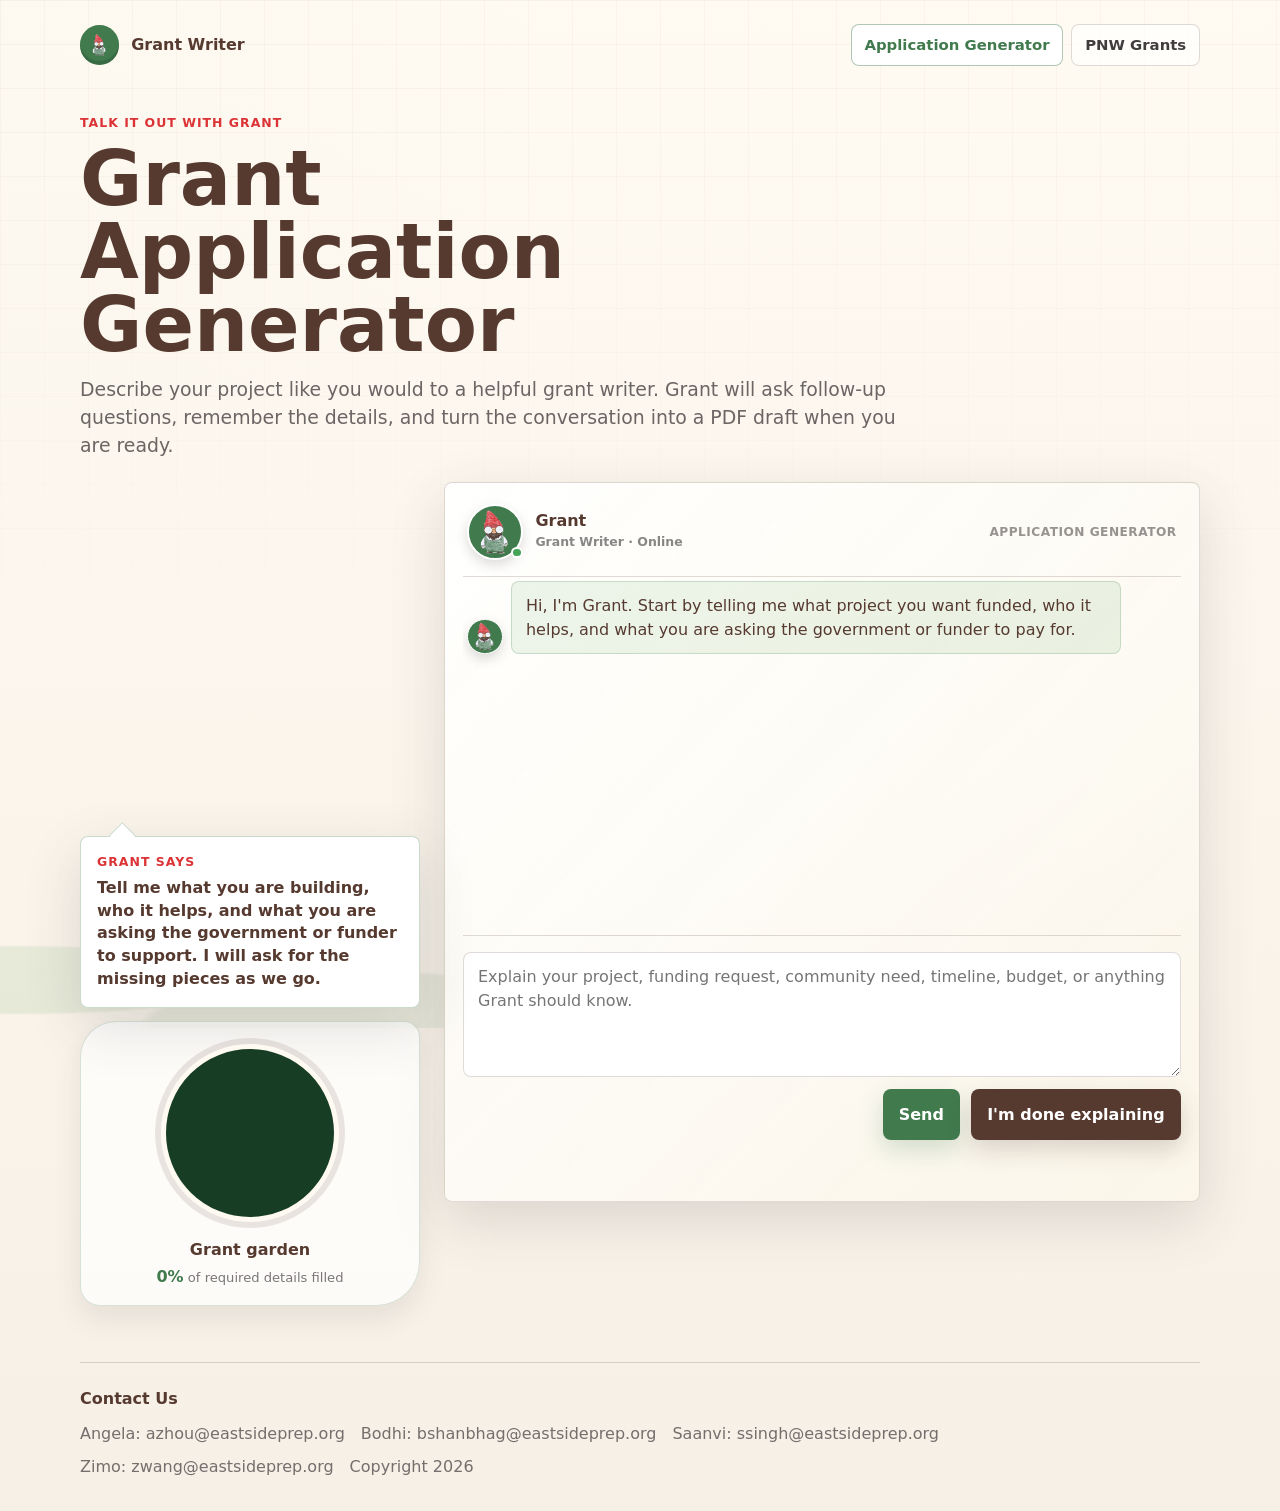
==== commit 706d2eef: "Add files via upload" ====
--- a/index.html
+++ b/index.html
@@ -32,6 +32,10 @@
     <section class="chat-layout">
       <aside class="guide-stage" aria-label="Grant the gnome">
         <video class="guide-video" src="images/Gnome%20Waving.mp4" autoplay loop muted playsinline></video>
+        <div class="speech-bubble">
+          <p class="guide-name">Grant says</p>
+          <p id="guideText">Tell me what you are building, who it helps, and what you are asking the government or funder to support. I will ask for the missing pieces as we go.</p>
+        </div>
         <section class="progress-garden" aria-labelledby="progressTitle">
           <div class="progress-ring" id="progressRing" style="--progress: 0deg;" role="img" aria-label="0% of required grant details filled">
             <div class="progress-garden-inner">
@@ -43,10 +47,6 @@
             <p><strong id="progressPercent">0%</strong> of required details filled</p>
           </div>
         </section>
-        <div class="speech-bubble">
-          <p class="guide-name">Grant says</p>
-          <p id="guideText">Tell me what you are building, who it helps, and what you are asking the government or funder to support. I will ask for the missing pieces as we go.</p>
-        </div>
       </aside>
       <section class="chat-panel panel" aria-label="Conversation with Grant">
         <header class="chat-header">
--- a/styles/style.css
+++ b/styles/style.css
@@ -466,36 +466,7 @@
 
   .guide-stage {
     position: static;
-    grid-template-columns: minmax(110px, 180px) minmax(0, 1fr);
-    align-items: center;
-  }
-
-  .speech-bubble::before {
-    top: 2rem;
-    left: -0.58rem;
-    border-top: 0;
-    border-bottom: 1px solid rgba(64, 122, 77, 0.28);
-    border-left: 1px solid rgba(64, 122, 77, 0.28);
-  }
-
-  .chat-panel {
-    min-height: auto;
-  }
-}
-
-@media (max-width: 640px) {
-  .guide-stage,
-  .missing-form {
     grid-template-columns: 1fr;
-  }
-
-  .chat-context {
-    display: none;
-  }
-
-  .guide-video {
-    width: min(70vw, 220px);
-    justify-self: center;
   }
 
   .speech-bubble::before {
@@ -503,6 +474,34 @@
     left: 2rem;
     border-top: 1px solid rgba(64, 122, 77, 0.28);
     border-bottom: 0;
+    border-left: 1px solid rgba(64, 122, 77, 0.28);
+  }
+
+  .chat-panel {
+    min-height: auto;
+  }
+}
+
+@media (max-width: 640px) {
+  .guide-stage,
+  .missing-form {
+    grid-template-columns: 1fr;
+  }
+
+  .chat-context {
+    display: none;
+  }
+
+  .guide-video {
+    width: min(70vw, 220px);
+    justify-self: center;
+  }
+
+  .speech-bubble::before {
+    top: -0.65rem;
+    left: 2rem;
+    border-top: 1px solid rgba(64, 122, 77, 0.28);
+    border-bottom: 0;
   }
 
   .chat-messages {
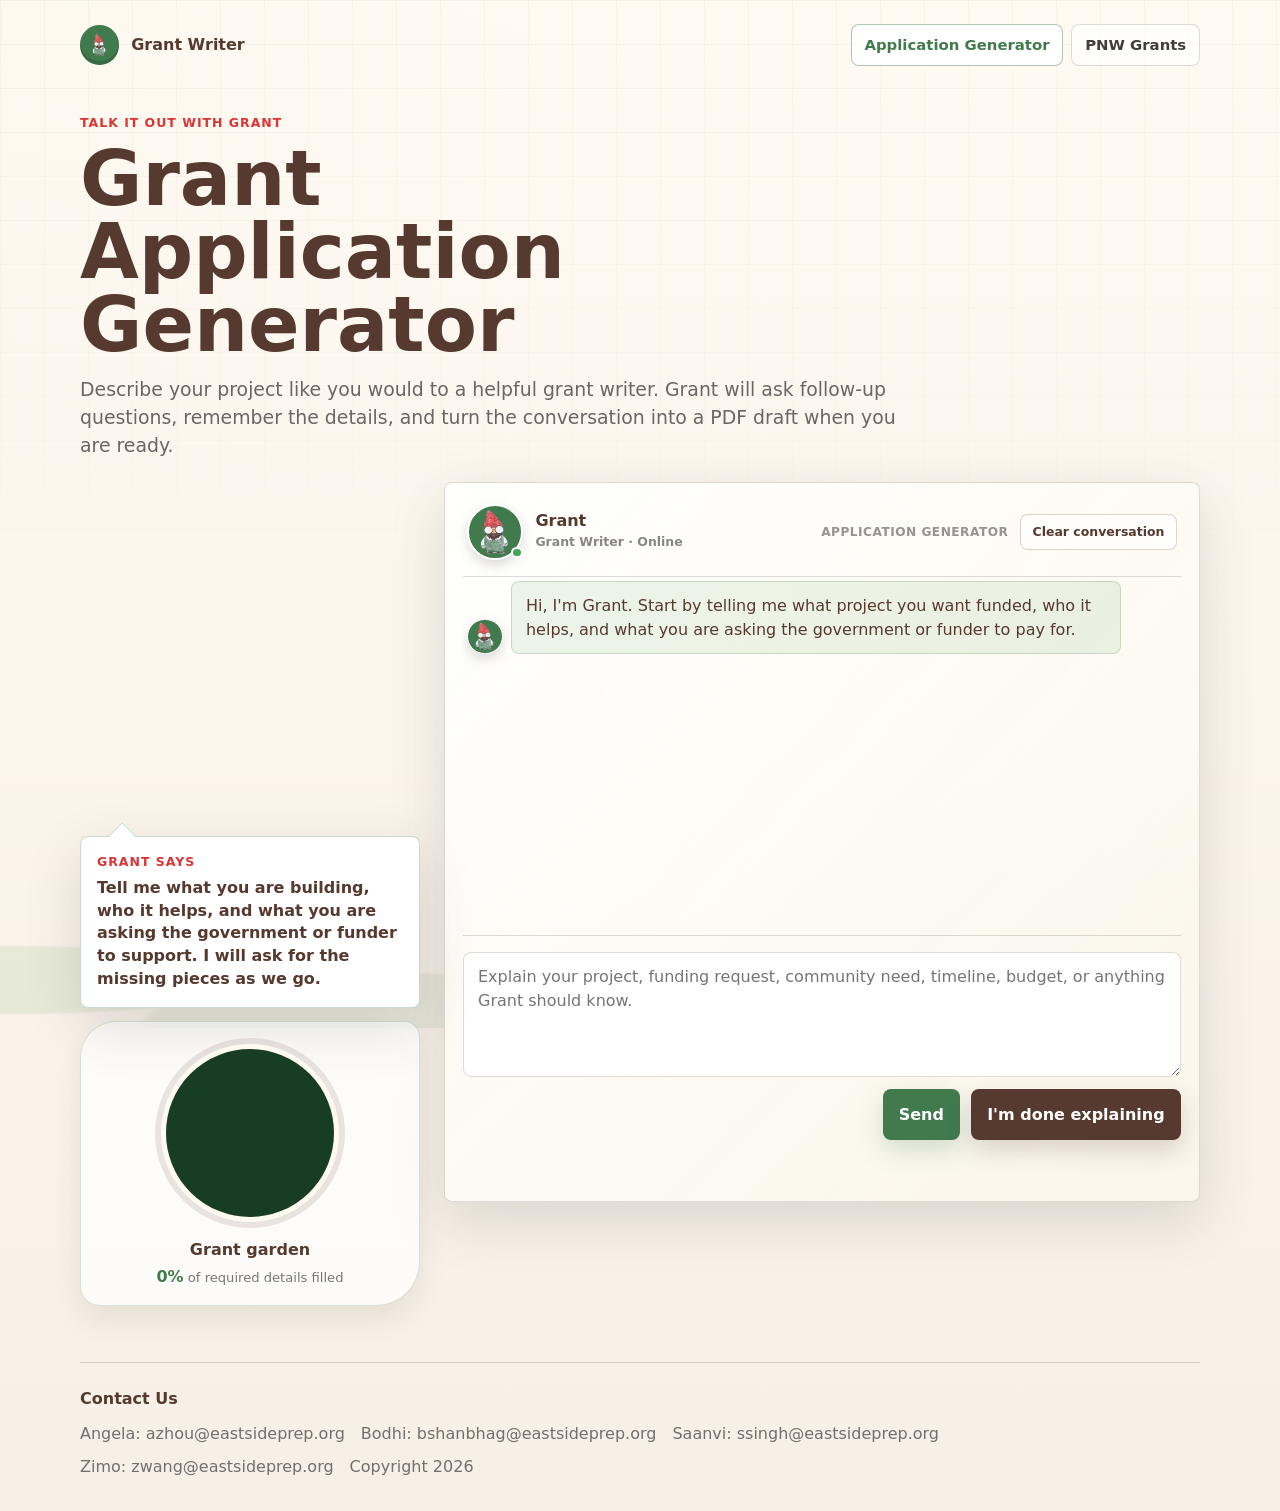
==== commit c3ed3f84: "Add files via upload" ====
--- a/index.html
+++ b/index.html
@@ -59,6 +59,7 @@
             <p>Grant Writer <span aria-hidden="true">&middot;</span> Online</p>
           </div>
           <span class="chat-context">Application Generator</span>
+          <button type="button" id="clearConversationBtn" class="clear-conversation-btn">Clear conversation</button>
         </header>
 
         <div id="chatMessages" class="chat-messages" aria-live="polite">
--- a/styles/style.css
+++ b/styles/style.css
@@ -210,6 +210,23 @@
   font-weight: 800;
   letter-spacing: 0.04em;
   text-transform: uppercase;
+}
+
+.clear-conversation-btn {
+  min-height: 36px;
+  border: 1px solid rgba(86, 58, 48, 0.22);
+  padding: 0.5rem 0.7rem;
+  background: rgba(255, 255, 255, 0.75);
+  color: var(--earth);
+  font-size: 0.78rem;
+  box-shadow: none;
+}
+
+.clear-conversation-btn:hover {
+  border-color: rgba(219, 51, 54, 0.4);
+  background: rgba(219, 51, 54, 0.08);
+  color: var(--accent-red);
+  box-shadow: none;
 }
 
 .chat-messages {
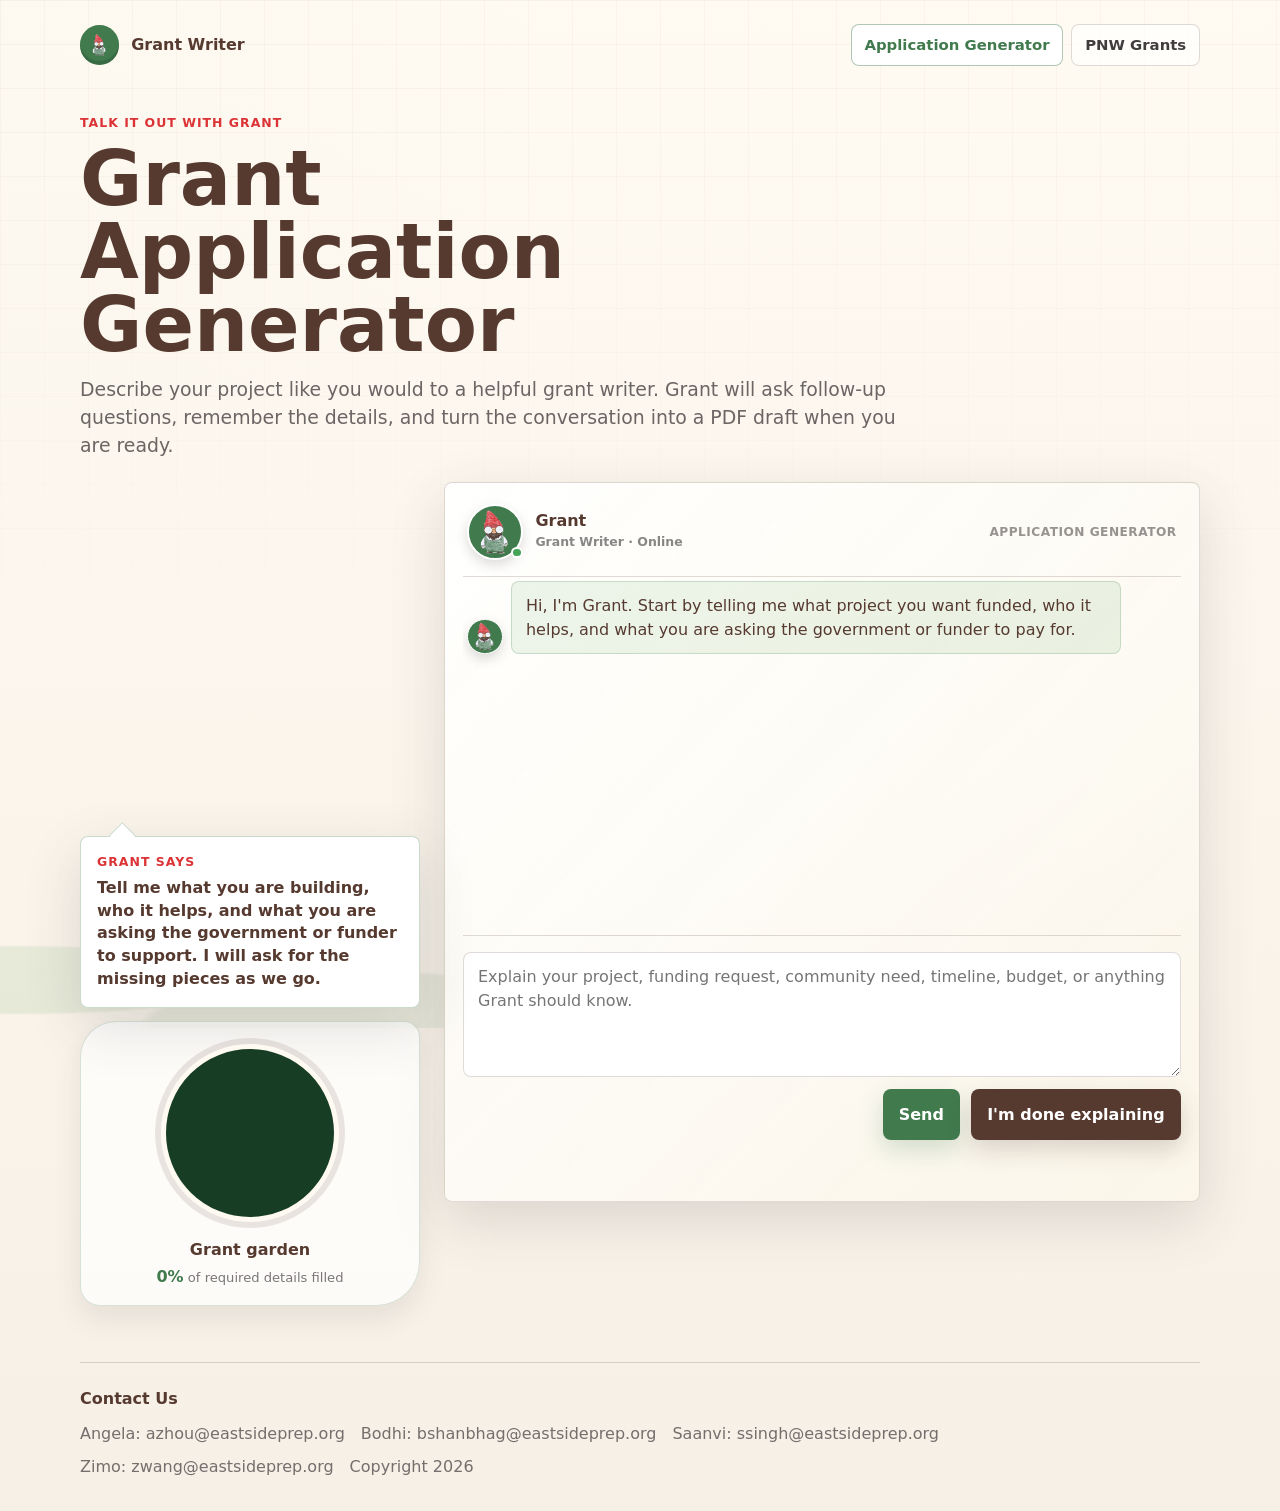
==== commit 923ad56f: "Remove the clear button" ====
--- a/index.html
+++ b/index.html
@@ -59,7 +59,7 @@
             <p>Grant Writer <span aria-hidden="true">&middot;</span> Online</p>
           </div>
           <span class="chat-context">Application Generator</span>
-          <button type="button" id="clearConversationBtn" class="clear-conversation-btn">Clear conversation</button>
+          
         </header>
 
         <div id="chatMessages" class="chat-messages" aria-live="polite">
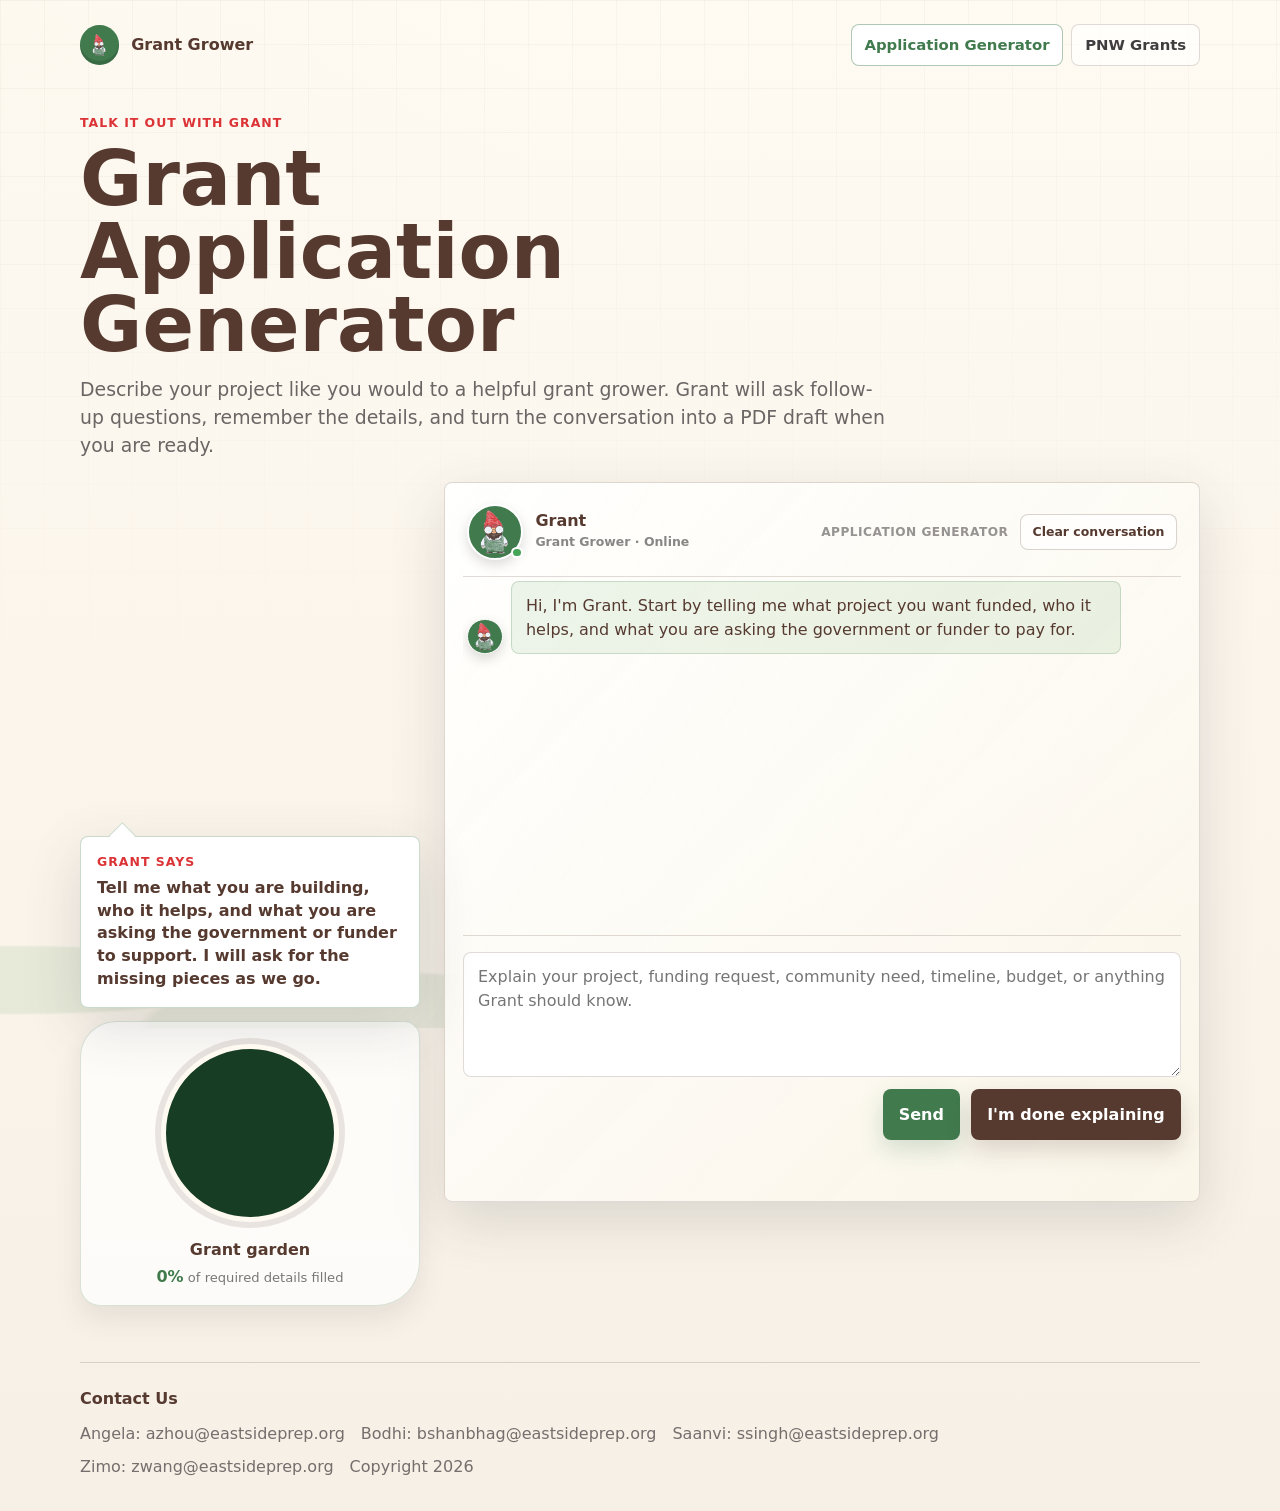
==== commit 68397442: "Add files via upload" ====
--- a/index.html
+++ b/index.html
@@ -3,7 +3,7 @@
 <head>
   <meta charset="UTF-8">
   <meta name="viewport" content="width=device-width, initial-scale=1.0">
-  <title>Grant Writer</title>
+  <title>Grant Grower</title>
   <link rel="icon" type="image/png" href="images/grant.png">
   <link rel="stylesheet" href="styles/index.css">
   <link rel="stylesheet" href="styles/style.css">
@@ -11,9 +11,9 @@
 <body>
   <main class="site-shell">
     <header class="topbar">
-      <a class="brand" href="index.html" aria-label="Grant Writer home">
+      <a class="brand" href="index.html" aria-label="Grant Grower home">
         <span class="brand-mark"><img class="brand-icon" src="images/grant.png" alt=""></span>
-        <span>Grant Writer</span>
+        <span>Grant Grower</span>
       </a>
       <nav class="topnav" aria-label="Primary navigation">
         <a href="index.html" aria-current="page">Application Generator</a>
@@ -25,7 +25,7 @@
       <div>
         <p class="eyebrow">Talk it out with grant</p>
         <h1 id="page-title">Grant Application Generator</h1>
-        <p class="lede">Describe your project like you would to a helpful grant writer. Grant will ask follow-up questions, remember the details, and turn the conversation into a PDF draft when you are ready.</p>
+        <p class="lede">Describe your project like you would to a helpful grant grower. Grant will ask follow-up questions, remember the details, and turn the conversation into a PDF draft when you are ready.</p>
       </div>
     </section>
 
@@ -56,10 +56,10 @@
           </div>
           <div class="chat-identity">
             <h2>Grant</h2>
-            <p>Grant Writer <span aria-hidden="true">&middot;</span> Online</p>
+            <p>Grant Grower <span aria-hidden="true">&middot;</span> Online</p>
           </div>
           <span class="chat-context">Application Generator</span>
-          
+          <button type="button" id="clearConversationBtn" class="clear-conversation-btn">Clear conversation</button>
         </header>
 
         <div id="chatMessages" class="chat-messages" aria-live="polite">
